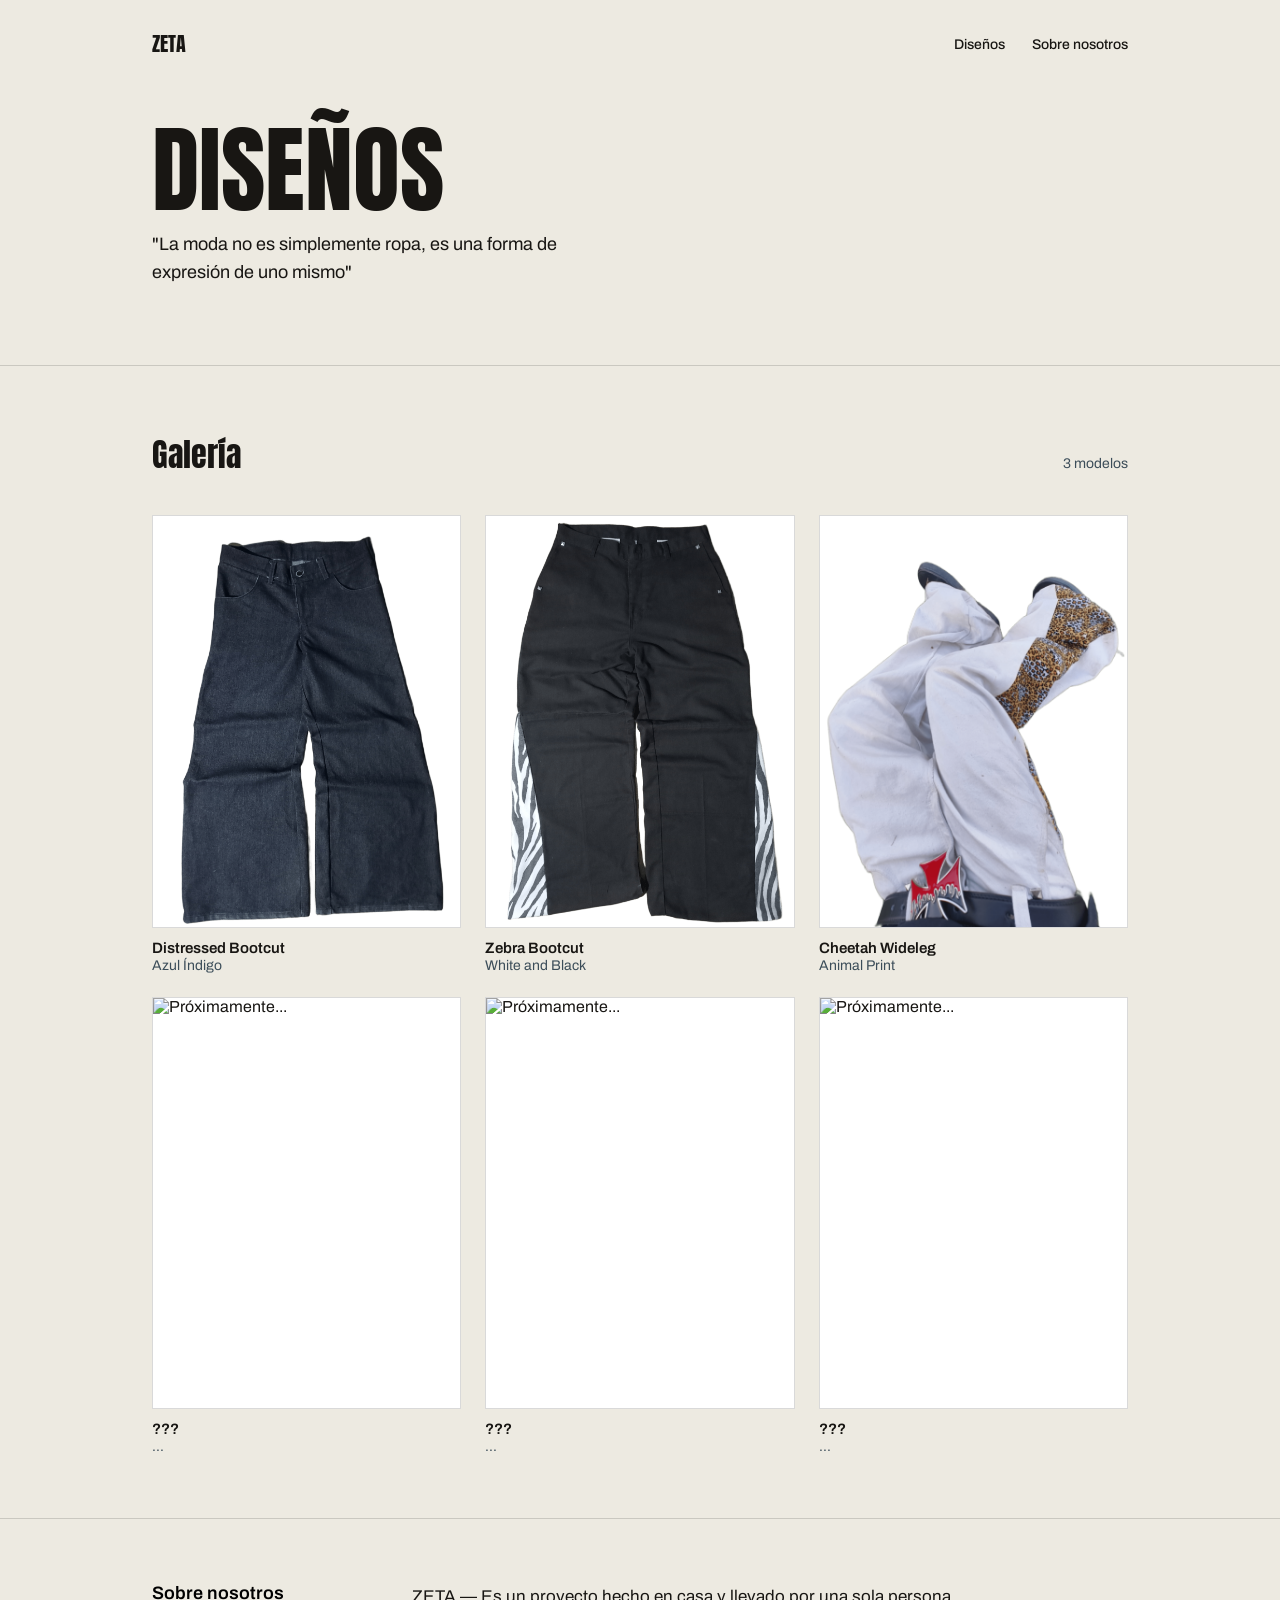
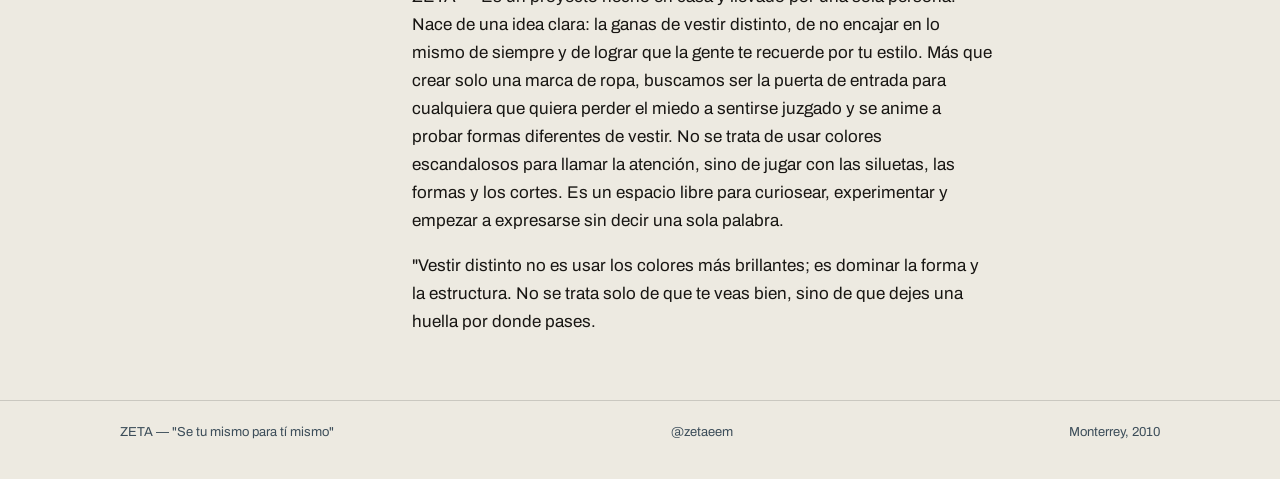
==== zeta/index.html @ 81fae41e "Rename zeta.html to index.html" ====
<!DOCTYPE html>
<html lang="es">
<head>
<meta charset="UTF-8">
<meta name="viewport" content="width=device-width, initial-scale=1.0">
<title>ZETA — Galería</title>
<link rel="stylesheet" href="zeta.css">
</head>
<body>

<nav class="wrap">
  <div class="brandmark">ZETA</div>
  <div>
    <a href="#diseños">Diseños</a>
    <a href="#marca">Sobre nosotros</a>
  </div>
</nav>

<header class="hero">
  <div class="wrap">
    <h1 class="giant">DISEÑOS</h1>
    <p>"La moda no es simplemente ropa, es una forma de expresión de uno mismo"</p>
  </div>
</header>

<section id="disenos">
  <div class="wrap">
    <div class="section-head">
      <h2>Galería</h2>
      <span>3 modelos</span>
    </div>

    <div class="galeria">

      <div class="tarjeta">
        <img class="foto" src="Imágenes zeta/Indigo/IndigoFrente.png" alt="Diseño 1">
        <div class="nombre">Distressed Bootcut</div>
        <div class="detalle">Azul Índigo</div>
      </div>

      <div class="tarjeta">
        <img class="foto" src="Imágenes zeta/Negro/NegroFrente (1).png" alt="Diseño 2">
        <div class="nombre">Zebra Bootcut</div>
        <div class="detalle">White and Black</div>
      </div>

      <div class="tarjeta">
        <img class="foto" src="Imágenes zeta/Cheetah/CheetahFrente (1).png" alt="Diseño 3">
        <div class="nombre">Cheetah Wideleg</div>
        <div class="detalle">Animal Print</div>
      </div>

      <div class="tarjeta">
        <img class="foto" src="imagenes/diseno-4.jpg" alt="Próximamente...">
        <div class="nombre">???</div>
        <div class="detalle">...</div>
      </div>

      <div class="tarjeta">
        <img class="foto" src="imagenes/diseno-5.jpg" alt="Próximamente...">
        <div class="nombre">???</div>
        <div class="detalle">...</div>
      </div>

      <div class="tarjeta">
        <img class="foto" src="imagenes/diseno-6.jpg" alt="Próximamente...">
        <div class="nombre">???</div>
        <div class="detalle">...</div>
      </div>

    </div>
  </div>
</section>

<section id="marca">
  <div class="wrap marca-grid">
    <div class="label">Sobre nosotros</div>
    <div>
      <p>ZETA — Es un proyecto hecho en casa y llevado por una sola persona. Nace de una idea clara: la ganas de vestir distinto, de no encajar en lo mismo de siempre y de lograr que la gente te recuerde por tu estilo.

Más que crear solo una marca de ropa, buscamos ser la puerta de entrada para cualquiera que quiera perder el miedo a sentirse juzgado y se anime a probar formas diferentes de vestir. No se trata de usar colores escandalosos para llamar la atención, sino de jugar con las siluetas, las formas y los cortes.

Es un espacio libre para curiosear, experimentar y empezar a expresarse sin decir una sola palabra.</p>
      <p>"Vestir distinto no es usar los colores más brillantes; es dominar la forma y la estructura. No se trata solo de que te veas bien, sino de que dejes una huella por donde pases.</p>
    </div>
  </div>
</section>

<footer>
  <div class="wrap">
    <span>ZETA — "Se tu mismo para tí mismo"</span>
    <span>@zetaeem</span>
    <span>Monterrey, 2010</span>

  </div>
</footer>

</body>
</html>
---- zeta/zeta.css ----
@import url('https://fonts.googleapis.com/css2?family=Anton&family=Archivo:wght@400;500;600&display=swap');

  :root{
    --bone:#EDEAE1;
    --ink:#181613;
    --black:#000000;
    --denim:#3C4D59;
    --line: rgba(24,22,19,0.16);
  }

  *{box-sizing:border-box;}

  body{
    margin:0;
    background:var(--bone);
    color:var(--ink);
    font-family:'Archivo', sans-serif;
  }

  .wrap{
    max-width:1040px;
    margin:0 auto;
    padding:0 32px;
  }
  @media (max-width:600px){
    .wrap{padding:0 20px;}
  }

  nav.wrap{
    display:flex;
    justify-content:space-between;
    align-items:center;
    padding:28px 32px;
  }
  .brandmark{
    font-family:'Anton', sans-serif;
    font-size:20px;
  }
  nav a{
    color:var(--ink);
    text-decoration:none;
    font-size:14px;
    font-weight:500;
    margin-left:24px;
  }

  header.hero{
    padding:40px 0 60px;
    border-bottom:1px solid var(--line);
  }
  h1.giant{
    font-family:'Anton', sans-serif;
    font-weight:400;
    font-size:clamp(48px, 9vw, 96px);
    line-height:0.9;
    margin:0 0 16px;
  }
  header.hero p{
    font-size:18px;
    max-width:44ch;
    line-height:1.55;
  }

  section{
    padding:64px 0;
    border-bottom:1px solid var(--line);
  }
  .section-head{
    display:flex;
    justify-content:space-between;
    align-items:baseline;
    margin-bottom:36px;
  }
  .section-head h2{
    font-family:'Anton', sans-serif;
    font-weight:400;
    font-size:32px;
    margin:0;
  }
  .section-head span{
    font-size:14px;
    color:var(--denim);
  }

  /* ---- GALERÍA ---- */
  .galeria{
    display:grid;
    grid-template-columns:repeat(3, 1fr);
    gap:24px;
  }
  @media (max-width:760px){
    .galeria{grid-template-columns:repeat(2, 1fr);}
  }
  @media (max-width:500px){
    .galeria{grid-template-columns:1fr;}
  }

  .tarjeta{
    display:flex;
    flex-direction:column;
  }

  .foto{
    width:100%;
    aspect-ratio: 3 / 4;
    object-fit:cover;
    background:#ffffff;
    border:1px solid var(--line);
    display:block;
  }

  .tarjeta .nombre{
    font-weight:600;
    margin-top:12px;
    font-size:15px;
  }
  .tarjeta .detalle{
    font-size:14px;
    color:var(--denim);
    margin-top:2px;
  }

  /* ---- MARCA ---- */
  .marca-grid{
    display:grid;
    grid-template-columns:220px 1fr;
    gap:40px;
  }
  @media (max-width:700px){
    .marca-grid{grid-template-columns:1fr;}
  }
  .marca-grid .label{
    font-size:18px;
    font-weight:600;
    color:var(--black);
  }
  .marca-grid p{
    font-size:17px;
    line-height:1.65;
    max-width:58ch;
    margin:0 0 16px;
  }
  .marca-grid p:last-child{margin-bottom:0;}

  footer{
    padding:24px 32px 40px;
  }
  footer .wrap{
    display:flex;
    justify-content:space-between;
    font-size:13px;
    color:var(--denim);
    padding:0;
  }
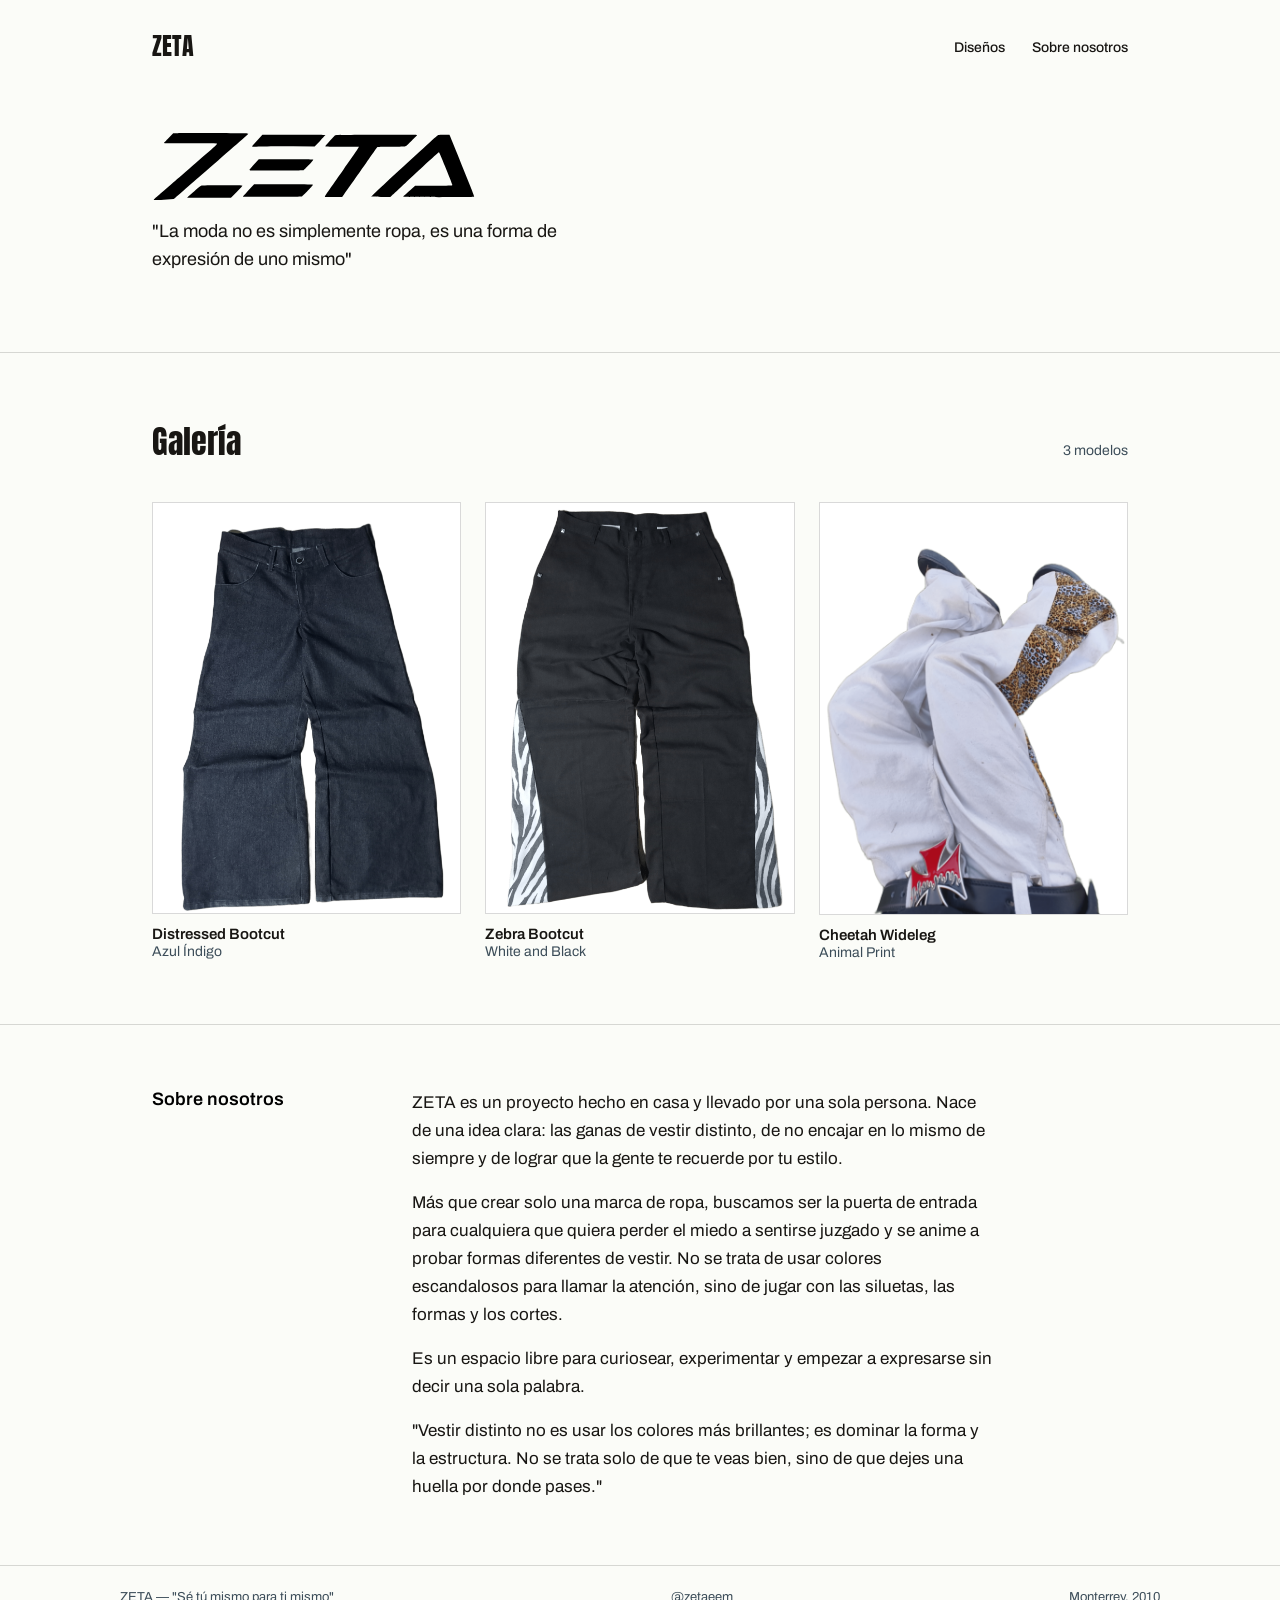
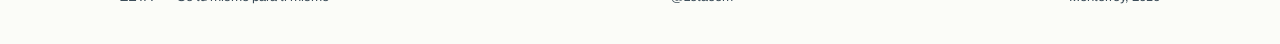
==== commit 07177a1b: "Add files via upload" ====
--- a/zeta/index.html
+++ b/zeta/index.html
@@ -1,99 +1,81 @@
-<!DOCTYPE html>
-<html lang="es">
-<head>
-<meta charset="UTF-8">
-<meta name="viewport" content="width=device-width, initial-scale=1.0">
-<title>ZETA — Galería</title>
-<link rel="stylesheet" href="zeta.css">
-</head>
-<body>
-
-<nav class="wrap">
-  <div class="brandmark">ZETA</div>
-  <div>
-    <a href="#diseños">Diseños</a>
-    <a href="#marca">Sobre nosotros</a>
-  </div>
-</nav>
-
-<header class="hero">
-  <div class="wrap">
-    <h1 class="giant">DISEÑOS</h1>
-    <p>"La moda no es simplemente ropa, es una forma de expresión de uno mismo"</p>
-  </div>
-</header>
-
-<section id="disenos">
-  <div class="wrap">
-    <div class="section-head">
-      <h2>Galería</h2>
-      <span>3 modelos</span>
-    </div>
-
-    <div class="galeria">
-
-      <div class="tarjeta">
-        <img class="foto" src="Imágenes zeta/Indigo/IndigoFrente.png" alt="Diseño 1">
-        <div class="nombre">Distressed Bootcut</div>
-        <div class="detalle">Azul Índigo</div>
-      </div>
-
-      <div class="tarjeta">
-        <img class="foto" src="Imágenes zeta/Negro/NegroFrente (1).png" alt="Diseño 2">
-        <div class="nombre">Zebra Bootcut</div>
-        <div class="detalle">White and Black</div>
-      </div>
-
-      <div class="tarjeta">
-        <img class="foto" src="Imágenes zeta/Cheetah/CheetahFrente (1).png" alt="Diseño 3">
-        <div class="nombre">Cheetah Wideleg</div>
-        <div class="detalle">Animal Print</div>
-      </div>
-
-      <div class="tarjeta">
-        <img class="foto" src="imagenes/diseno-4.jpg" alt="Próximamente...">
-        <div class="nombre">???</div>
-        <div class="detalle">...</div>
-      </div>
-
-      <div class="tarjeta">
-        <img class="foto" src="imagenes/diseno-5.jpg" alt="Próximamente...">
-        <div class="nombre">???</div>
-        <div class="detalle">...</div>
-      </div>
-
-      <div class="tarjeta">
-        <img class="foto" src="imagenes/diseno-6.jpg" alt="Próximamente...">
-        <div class="nombre">???</div>
-        <div class="detalle">...</div>
-      </div>
-
-    </div>
-  </div>
-</section>
-
-<section id="marca">
-  <div class="wrap marca-grid">
-    <div class="label">Sobre nosotros</div>
-    <div>
-      <p>ZETA — Es un proyecto hecho en casa y llevado por una sola persona. Nace de una idea clara: la ganas de vestir distinto, de no encajar en lo mismo de siempre y de lograr que la gente te recuerde por tu estilo.
-
-Más que crear solo una marca de ropa, buscamos ser la puerta de entrada para cualquiera que quiera perder el miedo a sentirse juzgado y se anime a probar formas diferentes de vestir. No se trata de usar colores escandalosos para llamar la atención, sino de jugar con las siluetas, las formas y los cortes.
-
-Es un espacio libre para curiosear, experimentar y empezar a expresarse sin decir una sola palabra.</p>
-      <p>"Vestir distinto no es usar los colores más brillantes; es dominar la forma y la estructura. No se trata solo de que te veas bien, sino de que dejes una huella por donde pases.</p>
-    </div>
-  </div>
-</section>
-
-<footer>
-  <div class="wrap">
-    <span>ZETA — "Se tu mismo para tí mismo"</span>
-    <span>@zetaeem</span>
-    <span>Monterrey, 2010</span>
-
-  </div>
-</footer>
-
-</body>
-</html>
+<!DOCTYPE html>
+<html lang="es">
+<head>
+  <meta charset="UTF-8">
+  <meta name="viewport" content="width=device-width, initial-scale=1.0">
+  <title>ZETA — Galería</title>
+  <link rel="preconnect" href="https://fonts.googleapis.com">
+  <link rel="preconnect" href="https://fonts.gstatic.com" crossorigin>
+  <link rel="stylesheet" href="https://fonts.googleapis.com/css2?family=Anton&family=Archivo:wght@400;500;600&display=swap">
+  <link rel="stylesheet" href="estilo.css">
+</head>
+<body>
+
+<nav class="wrap">
+  <div class="brandmark">ZETA</div>
+  <div>
+    <a href="#galeria">Diseños</a>
+    <a href="#marca">Sobre nosotros</a>
+  </div>
+</nav>
+
+<header class="hero">
+  <div class="wrap">
+    <img class="logo" src="Imágenes zeta/Logo-Zeta-N-2.svg" alt="Logo Zeta">
+    <p>"La moda no es simplemente ropa, es una forma de expresión de uno mismo"</p>
+  </div>
+</header>
+
+<main>
+  <section id="galeria">
+    <div class="wrap">
+      <div class="section-head">
+        <h2>Galería</h2>
+        <span>3 modelos</span>
+      </div>
+
+      <div class="galeria">
+        <a class="tarjeta" href="indigo.html">
+          <img class="foto" src="Imágenes zeta/Indigo/IndigoFrente.png" alt="Distressed Bootcut azul índigo">
+          <div class="nombre">Distressed Bootcut</div>
+          <div class="detalle">Azul Índigo</div>
+        </a>
+
+        <a class="tarjeta" href="zebra.html">
+          <img class="foto" src="Imágenes zeta/Negro/NegroFrente (1).png" alt="Zebra Bootcut blanco y negro">
+          <div class="nombre">Zebra Bootcut</div>
+          <div class="detalle">White and Black</div>
+        </a>
+
+        <a class="tarjeta">
+          <img class="foto" src="Imágenes zeta/Cheetah/CheetahFrente (1).png" alt="Cheetah Wideleg animal print">
+          <div class="nombre">Cheetah Wideleg</div>
+          <div class="detalle">Animal Print</div>
+        </a>
+      </div>
+    </div>
+  </section>
+
+  <section id="marca">
+    <div class="wrap marca-grid">
+      <div class="label">Sobre nosotros</div>
+      <div>
+        <p>ZETA es un proyecto hecho en casa y llevado por una sola persona. Nace de una idea clara: las ganas de vestir distinto, de no encajar en lo mismo de siempre y de lograr que la gente te recuerde por tu estilo.</p>
+        <p>Más que crear solo una marca de ropa, buscamos ser la puerta de entrada para cualquiera que quiera perder el miedo a sentirse juzgado y se anime a probar formas diferentes de vestir. No se trata de usar colores escandalosos para llamar la atención, sino de jugar con las siluetas, las formas y los cortes.</p>
+        <p>Es un espacio libre para curiosear, experimentar y empezar a expresarse sin decir una sola palabra.</p>
+        <p>"Vestir distinto no es usar los colores más brillantes; es dominar la forma y la estructura. No se trata solo de que te veas bien, sino de que dejes una huella por donde pases."</p>
+      </div>
+    </div>
+  </section>
+</main>
+
+<footer>
+  <div class="wrap">
+    <span>ZETA — "Sé tú mismo para ti mismo"</span>
+    <span>@zetaeem</span>
+    <span>Monterrey, 2010</span>
+  </div>
+</footer>
+
+</body>
+</html>
--- a/zeta/estilo.css
+++ b/zeta/estilo.css
@@ -0,0 +1,215 @@
+:root {
+  --bone: #FBFCF8;
+  --ink: #181613;
+  --black: #000000;
+  --denim: #3C4D59;
+  --line: rgba(24, 22, 19, 0.16);
+}
+
+* { box-sizing: border-box; }
+
+body {
+  margin: 0;
+  background: var(--bone);
+  color: var(--ink);
+  font-family: 'Archivo', sans-serif;
+}
+
+.wrap {
+  max-width: 1040px;
+  margin: 0 auto;
+  padding: 0 32px;
+}
+@media (max-width: 600px) {
+  .wrap { padding: 0 20px; }
+}
+
+nav.wrap {
+  display: flex;
+  justify-content: space-between;
+  align-items: center;
+  padding-top: 28px;
+  padding-bottom: 28px;
+}
+.brandmark {
+  font-family: 'Anton', sans-serif;
+  font-size: 24px;
+}
+nav a {
+  color: var(--ink);
+  text-decoration: none;
+  font-size: 14px;
+  font-weight: 500;
+  margin-left: 24px;
+}
+
+header.hero {
+  padding: 40px 0 60px;
+  border-bottom: 1px solid var(--line);
+}
+.logo {
+  display: block;
+  width: 325px;
+  max-width: 100%;
+  height: auto;
+}
+header.hero p {
+  font-size: 18px;
+  max-width: 44ch;
+  line-height: 1.55;
+}
+
+section {
+  padding: 64px 0;
+  border-bottom: 1px solid var(--line);
+}
+.section-head {
+  display: flex;
+  justify-content: space-between;
+  align-items: baseline;
+  margin-bottom: 36px;
+}
+.section-head h2 {
+  font-family: 'Anton', sans-serif;
+  font-weight: 400;
+  font-size: 32px;
+  margin: 0;
+}
+.section-head span {
+  font-size: 14px;
+  color: var(--denim);
+}
+
+.galeria {
+  display: grid;
+  grid-template-columns: repeat(3, 1fr);
+  gap: 24px;
+}
+@media (max-width: 760px) {
+  .galeria { grid-template-columns: repeat(2, 1fr); }
+}
+@media (max-width: 500px) {
+  .galeria { grid-template-columns: 1fr; }
+}
+
+.tarjeta {
+  display: flex;
+  flex-direction: column;
+}
+.foto {
+  display: block;
+  width: 100%;
+  aspect-ratio: 3 / 4;
+  object-fit: cover;
+  background: #ffffff;
+  border: 1px solid var(--line);
+}
+.tarjeta .nombre {
+  font-weight: 600;
+  font-size: 15px;
+  margin-top: 12px;
+}
+.tarjeta .detalle {
+  font-size: 14px;
+  color: var(--denim);
+  margin-top: 2px;
+}
+
+/* Tarjeta como enlace (clic lleva a la página del modelo) */
+a.tarjeta {
+  color: inherit;
+  text-decoration: none;
+}
+a.tarjeta .foto {
+  transition: border-color 0.2s ease;
+}
+a.tarjeta:hover .foto {
+  border-color: var(--ink);
+}
+a.tarjeta:hover .nombre {
+  text-decoration: underline;
+}
+
+/* Páginas de detalle de cada modelo */
+.volver {
+  display: inline-block;
+  margin-bottom: 28px;
+  font-size: 14px;
+  font-weight: 500;
+  color: var(--ink);
+  text-decoration: none;
+}
+.volver:hover { text-decoration: underline; }
+
+.detalle-grid {
+  display: grid;
+  grid-template-columns: 1fr 1fr;
+  gap: 40px;
+  align-items: start;
+}
+@media (max-width: 700px) {
+  .detalle-grid { grid-template-columns: 1fr; }
+}
+.detalle-grid h1 {
+  font-family: 'Anton', sans-serif;
+  font-weight: 400;
+  font-size: 40px;
+  margin: 0 0 8px;
+}
+.detalle-grid .color {
+  color: var(--denim);
+  margin: 0 0 24px;
+}
+.detalle-grid .desc {
+  font-size: 17px;
+  line-height: 1.65;
+  max-width: 50ch;
+}
+.detalle-grid .datos {
+  list-style: none;
+  padding: 0;
+  margin: 24px 0 0;
+  border-top: 1px solid var(--line);
+}
+.detalle-grid .datos li {
+  display: flex;
+  justify-content: space-between;
+  padding: 12px 0;
+  border-bottom: 1px solid var(--line);
+  font-size: 15px;
+}
+.detalle-grid .datos li span:first-child {
+  font-weight: 600;
+}
+
+.marca-grid {
+  display: grid;
+  grid-template-columns: 220px 1fr;
+  gap: 40px;
+}
+@media (max-width: 700px) {
+  .marca-grid { grid-template-columns: 1fr; }
+}
+.marca-grid .label {
+  font-size: 18px;
+  font-weight: 600;
+  color: var(--black);
+}
+.marca-grid p {
+  font-size: 17px;
+  line-height: 1.65;
+  max-width: 58ch;
+  margin: 0 0 16px;
+}
+.marca-grid p:last-child { margin-bottom: 0; }
+
+footer {
+  padding: 24px 32px 40px;
+}
+footer .wrap {
+  display: flex;
+  justify-content: space-between;
+  font-size: 13px;
+  color: var(--denim);
+  padding: 0;
+}
